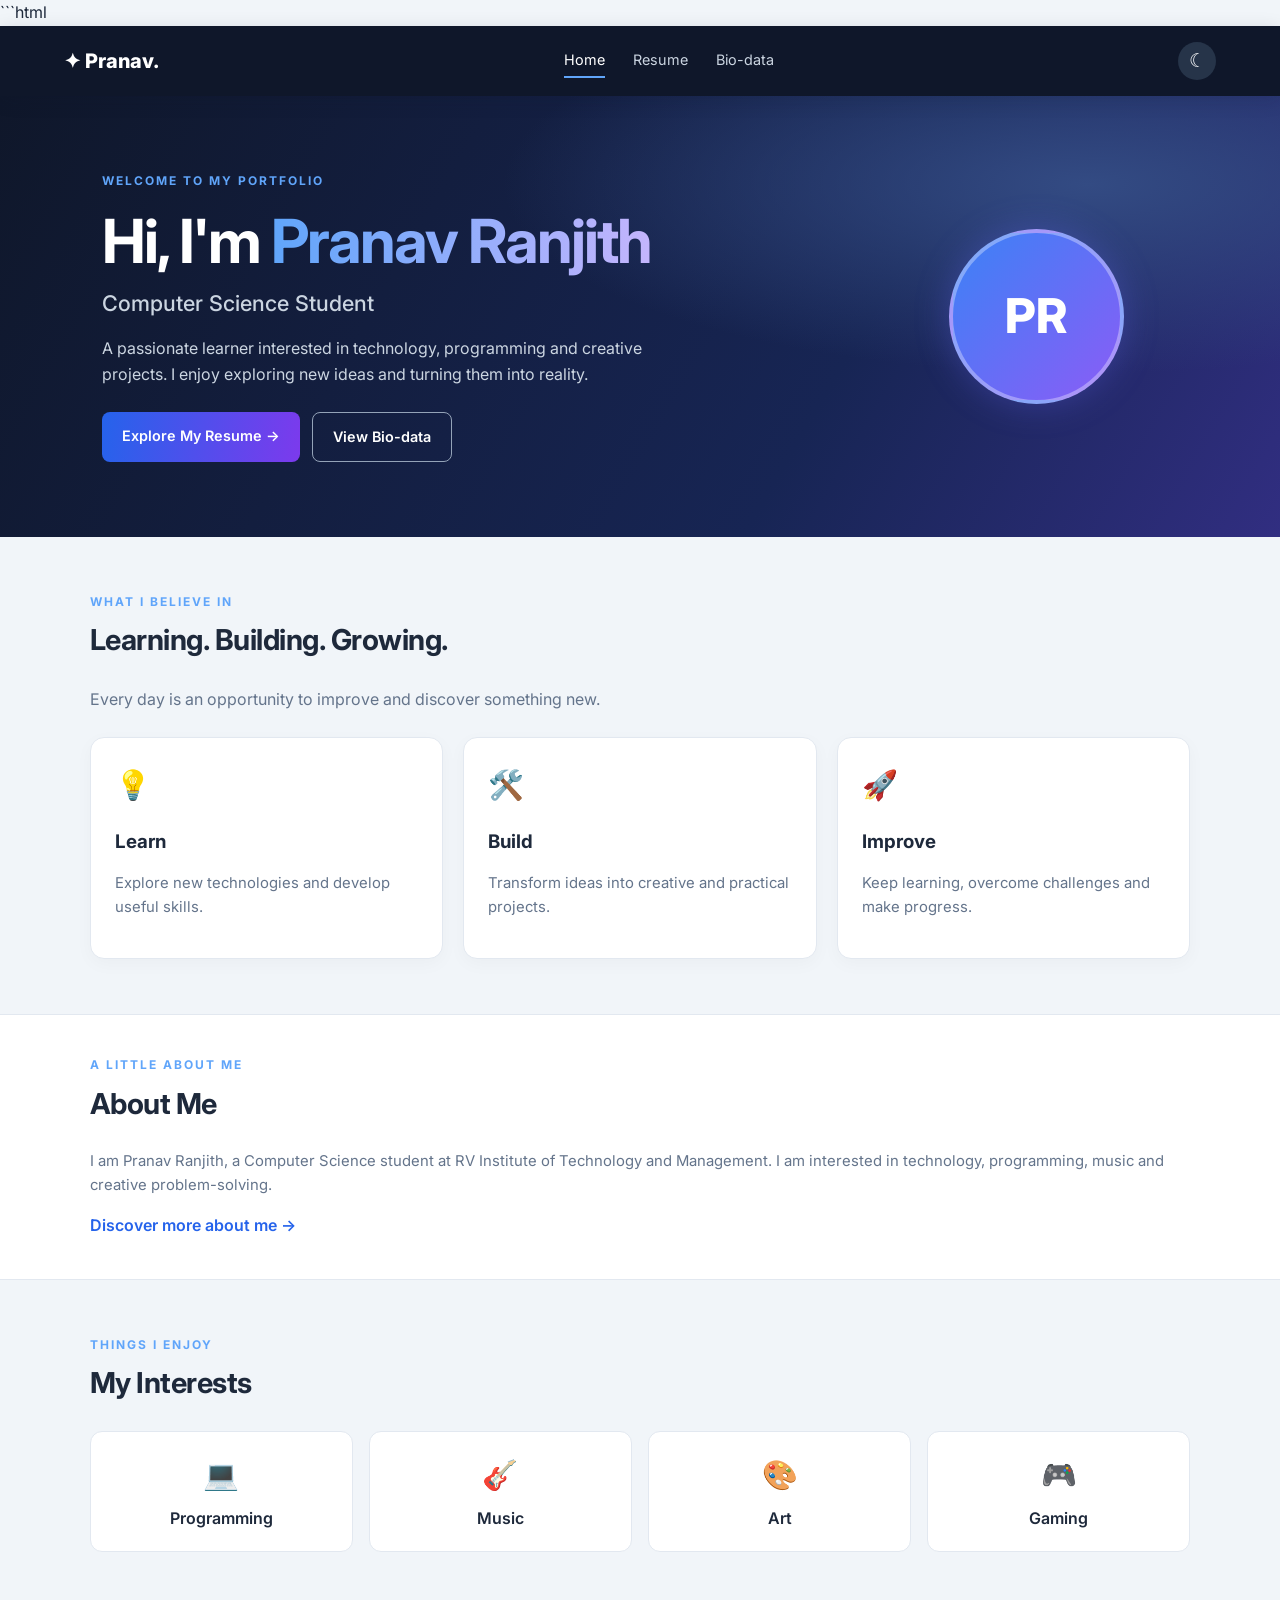
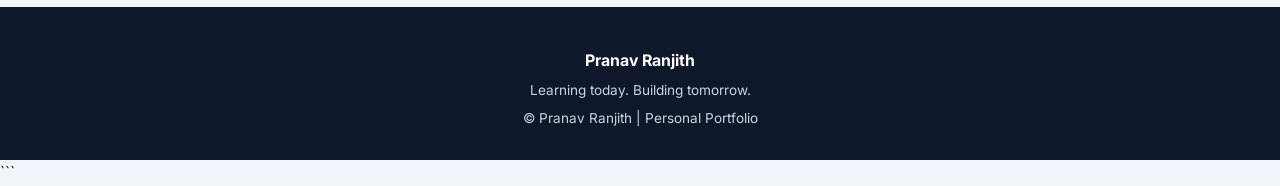
==== index.html @ b0fcf87c "Add files via upload" ====
```html
<!DOCTYPE html>
<html lang="en">
<head>
<meta charset="UTF-8">
<meta name="viewport" content="width=device-width, initial-scale=1.0">
<title>Pranav Ranjith | Portfolio</title>
<link rel="stylesheet" href="style.css">
<script src="script.js" defer></script>
</head>
<body>

<nav class="navbar">
    <a class="logo" href="index.html">✦ Pranav.</a>
    <div class="nav-links">
        <a class="active" href="index.html">Home</a>
        <a href="resume.html">Resume</a>
        <a href="biodata.html">Bio-data</a>
    </div>
    <button class="theme-btn" onclick="toggleTheme()" aria-label="Toggle theme">☾</button>
</nav>

<header class="hero">
    <div class="hero-content">
        <span class="eyebrow">WELCOME TO MY PORTFOLIO</span>
        <h1>Hi, I'm <span class="gradient-text">Pranav Ranjith</span></h1>
        <h2>Computer Science Student</h2>
        <p>A passionate learner interested in technology, programming
        and creative projects. I enjoy exploring new ideas and turning
        them into reality.</p>

        <div class="hero-buttons">
            <a href="resume.html" class="btn">Explore My Resume →</a>
            <a href="biodata.html" class="btn btn-outline">View Bio-data</a>
        </div>
    </div>

    <div class="profile-circle">PR</div>
</header>

<main>
    <section class="section">
        <div class="section-heading">
            <span class="eyebrow">WHAT I BELIEVE IN</span>
            <h2>Learning. Building. Growing.</h2>
            <p>Every day is an opportunity to improve and discover something new.</p>
        </div>

        <div class="feature-grid">
            <article class="feature-card">
                <span class="feature-icon">💡</span>
                <h3>Learn</h3>
                <p>Explore new technologies and develop useful skills.</p>
            </article>

            <article class="feature-card">
                <span class="feature-icon">🛠️</span>
                <h3>Build</h3>
                <p>Transform ideas into creative and practical projects.</p>
            </article>

            <article class="feature-card">
                <span class="feature-icon">🚀</span>
                <h3>Improve</h3>
                <p>Keep learning, overcome challenges and make progress.</p>
            </article>
        </div>
    </section>

    <section class="about-section">
        <span class="eyebrow">A LITTLE ABOUT ME</span>
        <h2>About Me</h2>
        <p>I am Pranav Ranjith, a Computer Science student at RV Institute
        of Technology and Management. I am interested in technology,
        programming, music and creative problem-solving.</p>
        <a href="biodata.html" class="text-link">Discover more about me →</a>
    </section>

    <section class="section">
        <div class="section-heading">
            <span class="eyebrow">THINGS I ENJOY</span>
            <h2>My Interests</h2>
        </div>

        <div class="interest-grid">
            <div class="interest-card"><span>💻</span>Programming</div>
            <div class="interest-card"><span>🎸</span>Music</div>
            <div class="interest-card"><span>🎨</span>Art</div>
            <div class="interest-card"><span>🎮</span>Gaming</div>
        </div>
    </section>
</main>

<footer>
    <h3>Pranav Ranjith</h3>
    <p>Learning today. Building tomorrow.</p>
    <p>© <span id="year"></span> Pranav Ranjith | Personal Portfolio</p>
</footer>

</body>
</html>
```
---- style.css ----
@import url('https://fonts.googleapis.com/css2?family=Inter:wght@400;500;600;700;800&display=swap');

:root {
    --bg: #f1f5f9;
    --card: #ffffff;
    --navy: #0f172a;
    --text: #1e293b;
    --muted: #64748b;
    --blue: #2563eb;
    --purple: #8b5cf6;
    --border: #e2e8f0;
}

* {
    box-sizing: border-box;
}

html {
    scroll-behavior: smooth;
}

body {
    margin: 0;
    font-family: 'Inter', Arial, sans-serif;
    background: var(--bg);
    color: var(--text);
    line-height: 1.6;
}

.navbar {
    background: var(--navy);
    color: white;
    padding: 16px 5%;
    display: flex;
    align-items: center;
    justify-content: space-between;
    gap: 20px;
    position: sticky;
    top: 0;
    z-index: 10;
    box-shadow: 0 4px 18px #0f172a22;
}

.logo {
    font-size: 1.25rem;
    font-weight: 800;
    color: white;
    text-decoration: none;
    white-space: nowrap;
}

.nav-links {
    display: flex;
    gap: 28px;
}

.nav-links a {
    color: #cbd5e1;
    text-decoration: none;
    font-size: 0.9rem;
    padding: 5px 0;
    border-bottom: 2px solid transparent;
}

.nav-links a:hover,
.nav-links a.active {
    color: white;
    border-color: #60a5fa;
}

.theme-btn {
    background: #263449;
    color: white;
    border: none;
    border-radius: 50%;
    width: 38px;
    height: 38px;
    font-size: 1.2rem;
    cursor: pointer;
}

.hero {
    min-height: 400px;
    padding: 75px 8%;
    display: flex;
    align-items: center;
    justify-content: space-between;
    gap: 40px;
    background:
        radial-gradient(ellipse at 85% 20%, #334b83 0, transparent 38%),
        linear-gradient(120deg, #0f172a, #172554 65%, #312e81);
    color: white;
}

.hero-content {
    max-width: 650px;
}

.eyebrow {
    font-size: 0.75rem;
    font-weight: 700;
    letter-spacing: 2px;
    color: #60a5fa;
}

.hero h1,
.page-hero h1 {
    font-size: clamp(2.3rem, 5vw, 3.8rem);
    line-height: 1.2;
    margin: 15px 0 8px;
    letter-spacing: -2px;
    overflow-wrap: anywhere;
}

.hero h2 {
    font-size: 1.35rem;
    font-weight: 500;
    margin: 0;
    color: #cbd5e1;
}

.hero p,
.page-hero p {
    max-width: 540px;
    color: #cbd5e1;
}

.gradient-text {
    background: linear-gradient(90deg, #60a5fa, #c4b5fd);
    -webkit-background-clip: text;
    background-clip: text;
    color: transparent;
}

.hero-buttons {
    display: flex;
    flex-wrap: wrap;
    gap: 12px;
    margin-top: 25px;
}

.btn {
    display: inline-block;
    background: linear-gradient(100deg, #2563eb, #7c3aed);
    color: white;
    text-decoration: none;
    border: none;
    border-radius: 8px;
    padding: 12px 20px;
    font: inherit;
    font-size: 0.9rem;
    font-weight: 600;
    cursor: pointer;
    transition: transform 0.2s, box-shadow 0.2s;
}

.btn:hover {
    transform: translateY(-2px);
    box-shadow: 0 8px 20px #2563eb44;
}

.btn-outline {
    background: transparent;
    border: 1px solid #94a3b8;
}

.profile-circle,
.profile-small,
.personal-avatar {
    display: grid;
    place-items: center;
    flex-shrink: 0;
    border-radius: 50%;
    font-weight: 800;
    color: white;
    background: linear-gradient(135deg, #3b82f6, #8b5cf6);
    border: 4px solid #ffffff55;
    box-shadow: 0 0 35px #6366f155;
}

.profile-circle {
    width: 175px;
    height: 175px;
    font-size: 3rem;
    margin-right: 5%;
}

.section {
    padding: 55px 7%;
}

.section-heading {
    margin-bottom: 25px;
}

.section-heading h2,
.about-section h2 {
    margin-top: 6px;
    font-size: 1.8rem;
    letter-spacing: -0.5px;
}

.section-heading > p {
    color: var(--muted);
}

.feature-grid {
    display: grid;
    grid-template-columns: repeat(3, 1fr);
    gap: 20px;
}

.feature-card,
.content-card {
    background: var(--card);
    border: 1px solid var(--border);
    border-radius: 14px;
    padding: 24px;
    box-shadow: 0 5px 18px #0f172a08;
}

.feature-card {
    transition: transform 0.2s, box-shadow 0.2s;
}

.feature-card:hover {
    transform: translateY(-5px);
    box-shadow: 0 12px 28px #0f172a12;
}

.feature-icon {
    font-size: 1.8rem;
}

.feature-card h3 {
    margin-bottom: 5px;
}

.feature-card p,
.about-section p {
    color: var(--muted);
    font-size: 0.93rem;
}

.about-section {
    background: var(--card);
    padding: 40px 7%;
    border-top: 1px solid var(--border);
    border-bottom: 1px solid var(--border);
}

.text-link {
    color: var(--blue);
    font-weight: 600;
    text-decoration: none;
}

.interest-grid {
    display: grid;
    grid-template-columns: repeat(4, 1fr);
    gap: 16px;
}

.interest-card {
    padding: 20px 10px;
    background: var(--card);
    border: 1px solid var(--border);
    border-radius: 12px;
    text-align: center;
    font-weight: 600;
}

.interest-card span {
    display: block;
    font-size: 1.8rem;
    margin-bottom: 8px;
}

.page-hero {
    background:
        radial-gradient(ellipse at 90% 10%, #3730a3, transparent 45%),
        linear-gradient(110deg, #0f172a, #1e293b);
    color: white;
    padding: 55px 7%;
}

.page-hero h1 {
    font-size: 3rem;
}

.page-hero .btn {
    margin-top: 10px;
}

.resume-layout {
    display: grid;
    grid-template-columns: 280px minmax(0, 1fr);
    gap: 22px;
    max-width: 1200px;
    margin: 30px auto;
    padding: 0 20px;
    align-items: start;
}

.resume-sidebar {
    background: linear-gradient(160deg, #172554, #0f172a);
    color: white;
    border-radius: 15px;
    padding: 24px;
    position: sticky;
    top: 90px;
}

.sidebar-profile {
    text-align: center;
    padding-bottom: 18px;
    border-bottom: 1px solid #ffffff25;
}

.profile-small {
    width: 90px;
    height: 90px;
    font-size: 1.7rem;
    margin: auto;
}

.sidebar-profile h2 {
    margin-bottom: 0;
}

.sidebar-profile p,
.sidebar-block p {
    color: #cbd5e1;
    font-size: 0.82rem;
    overflow-wrap: anywhere;
}

.sidebar-block {
    padding-top: 14px;
}

.sidebar-block h3 {
    color: #93c5fd;
    font-size: 1rem;
}

.skill-track {
    height: 6px;
    background: #334155;
    border-radius: 20px;
    overflow: hidden;
    margin: -5px 0 12px;
}

.skill-track span {
    display: block;
    height: 100%;
    background: linear-gradient(90deg, #60a5fa, #a78bfa);
    border-radius: 20px;
}

.resume-main {
    display: grid;
    gap: 18px;
    min-width: 0;
}

.content-card h2 {
    margin-top: 0;
    font-size: 1.2rem;
}

.heading-icon {
    margin-right: 8px;
}

.content-card h3 {
    font-size: 1rem;
}

.content-card p {
    font-size: 0.92rem;
}

.muted {
    color: var(--muted);
}

.timeline-item {
    position: relative;
    border-left: 2px solid #c7d2fe;
    padding: 0 0 18px 20px;
    margin-left: 5px;
}

.timeline-item:last-child {
    padding-bottom: 0;
}

.timeline-dot {
    position: absolute;
    left: -6px;
    top: 6px;
    width: 10px;
    height: 10px;
    border-radius: 50%;
    background: #6366f1;
}

.timeline-item h3 {
    margin: 0;
}

.timeline-item p {
    margin: 4px 0;
}

.tag {
    display: inline-block;
    background: #dbeafe;
    color: #1d4ed8;
    border-radius: 5px;
    padding: 4px 9px;
    margin: 4px 3px 0 0;
    font-size: 0.75rem;
    font-weight: 600;
}

.project-item {
    padding: 12px 0;
    border-bottom: 1px solid var(--border);
}

.project-item:last-child {
    border-bottom: none;
}

.project-item h3 {
    margin: 0;
}

.project-item p {
    color: var(--muted);
    margin: 5px 0;
}

.strength-grid {
    display: grid;
    grid-template-columns: repeat(2, 1fr);
    gap: 4px 12px;
}

.strength-grid p {
    margin: 5px 0;
}

.biodata-hero {
    background:
        radial-gradient(ellipse at 90% 20%, #6d28d9, transparent 40%),
        linear-gradient(120deg, #0f172a, #312e81);
}

.biodata-content {
    max-width: 1100px;
    margin: auto;
}

.personal-card {
    display: grid;
    grid-template-columns: 90px minmax(0, 1fr);
    gap: 0 22px;
    align-items: center;
}

.personal-avatar {
    width: 85px;
    height: 85px;
    font-size: 1.7rem;
}

.personal-card > div:nth-child(2) h2 {
    margin-bottom: 0;
}

.details-table {
    width: 100%;
    border-collapse: collapse;
    margin-top: 20px;
    grid-column: 1 / -1;
    font-size: 0.9rem;
}

.details-table th,
.details-table td {
    padding: 12px;
    text-align: left;
    border-bottom: 1px solid var(--border);
    overflow-wrap: anywhere;
}

.details-table th {
    width: 35%;
    color: var(--text);
    background: #f1f5f9;
}

.details-table tr:nth-child(even) td {
    background: #f8fafc;
}

.bio-grid {
    display: grid;
    grid-template-columns: 1fr 1fr;
    gap: 20px;
    margin-top: 20px;
}

.hobby-grid {
    display: grid;
    grid-template-columns: repeat(2, 1fr);
    gap: 12px;
}

.hobby {
    background: var(--bg);
    border-radius: 10px;
    padding: 16px;
    text-align: center;
    font-size: 0.9rem;
    font-weight: 600;
}

.hobby span {
    display: block;
    font-size: 1.8rem;
    margin-bottom: 5px;
}

.declaration {
    margin-top: 20px;
}

.declaration-bottom {
    display: flex;
    justify-content: space-between;
    gap: 20px;
    margin-top: 25px;
}

.signature {
    text-align: center;
    align-self: end;
    border-bottom: 1px solid var(--muted);
    min-width: 150px;
}

.signature p {
    font-size: 0.75rem;
    color: var(--muted);
}

footer {
    background: #0f172a;
    color: #cbd5e1;
    padding: 25px;
    text-align: center;
    font-size: 0.85rem;
}

footer h3 {
    color: white;
    margin-bottom: 5px;
}

footer p {
    margin: 6px 0;
}

/* Dark mode */
body.dark {
    --bg: #0b1120;
    --card: #172033;
    --text: #e2e8f0;
    --muted: #a3b3c8;
    --border: #334155;
}

body.dark .details-table th {
    background: #263449;
    color: #e2e8f0;
}

body.dark .details-table tr:nth-child(even) td,
body.dark .hobby {
    background: #202c40;
}

body.dark .tag {
    background: #293c69;
    color: #bfdbfe;
}

body.dark .about-section {
    background: var(--card);
    border-color: var(--border);
}

@media (max-width: 750px) {
    .navbar {
        flex-wrap: wrap;
        padding: 13px 4%;
    }

    .nav-links {
        order: 3;
        width: 100%;
        justify-content: center;
        gap: 24px;
    }

    .hero {
        padding: 50px 7%;
    }

    .profile-circle {
        width: 110px;
        height: 110px;
        font-size: 2rem;
        margin: 0;
    }

    .feature-grid {
        grid-template-columns: 1fr;
    }

    .resume-layout {
        grid-template-columns: 1fr;
    }

    .resume-sidebar {
        position: static;
    }

    .bio-grid {
        grid-template-columns: 1fr;
    }

    .interest-grid {
        grid-template-columns: repeat(2, 1fr);
    }
}

@media (max-width: 480px) {
    .hero {
        flex-direction: column-reverse;
        align-items: flex-start;
    }

    .hero h1,
    .page-hero h1 {
        font-size: 2.4rem;
    }

    .personal-card {
        grid-template-columns: 1fr;
    }

    .personal-avatar {
        margin-bottom: 15px;
    }

    .details-table th,
    .details-table td {
        padding: 9px 7px;
        font-size: 0.8rem;
    }

    .declaration-bottom {
        flex-direction: column;
    }
}

@media print {
    .navbar,
    footer,
    .theme-btn,
    .page-hero .btn {
        display: none !important;
    }

    body {
        background: white;
        color: black;
    }

    .resume-layout {
        display: block;
        margin: 0;
        padding: 0;
    }

    .resume-sidebar {
        position: static;
        background: white;
        color: black;
        border: 1px solid #ccc;
    }

    .sidebar-profile p,
    .sidebar-block p {
        color: #333;
    }

    .content-card {
        break-inside: avoid;
        box-shadow: none;
    }
}
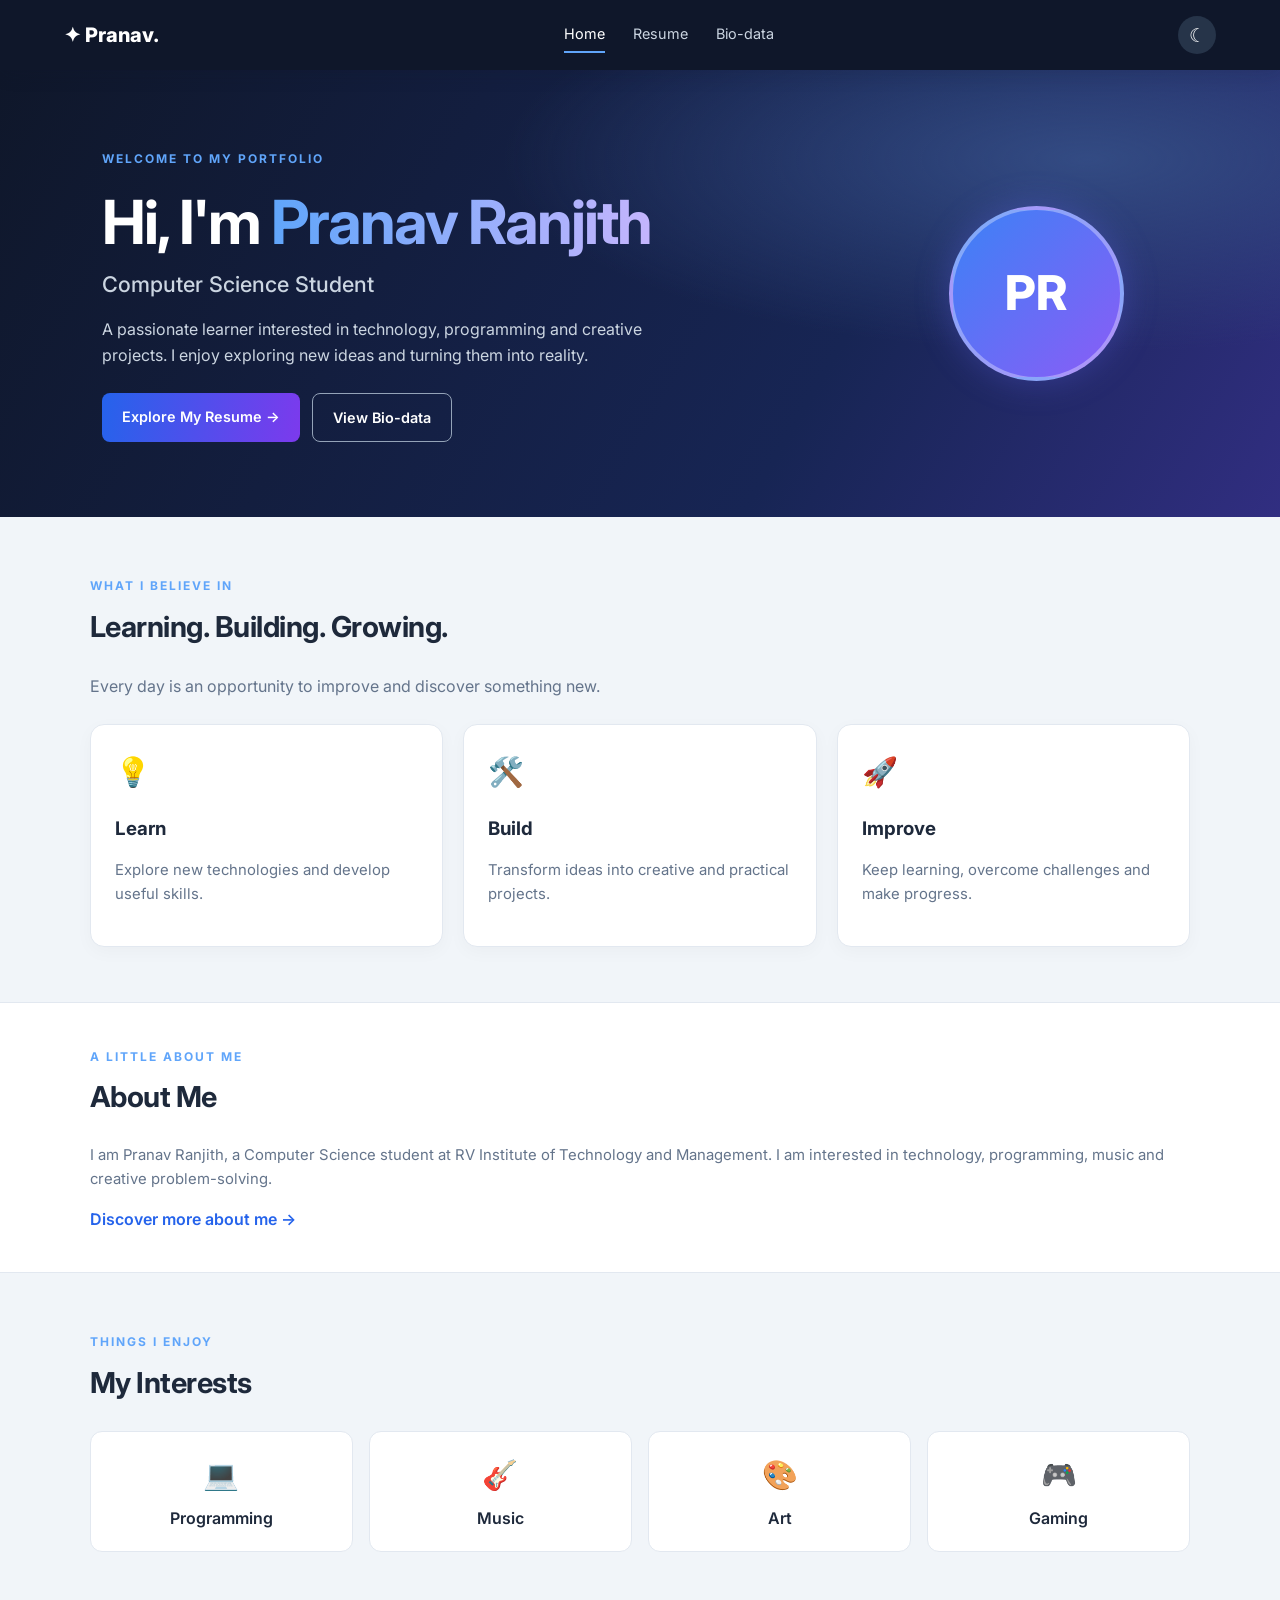
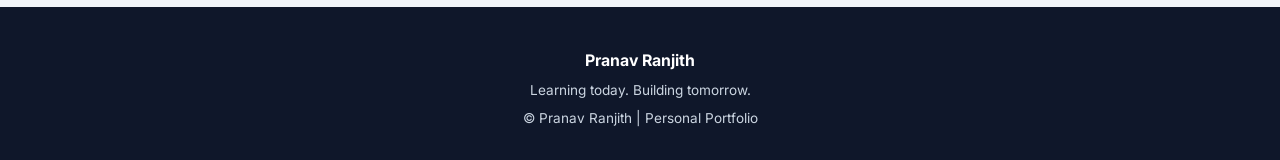
==== commit 93c226e6: "Update index.html" ====
--- a/index.html
+++ b/index.html
@@ -1,4 +1,4 @@
-```html
+
 <!DOCTYPE html>
 <html lang="en">
 <head>
@@ -99,4 +99,3 @@
 
 </body>
 </html>
-```
